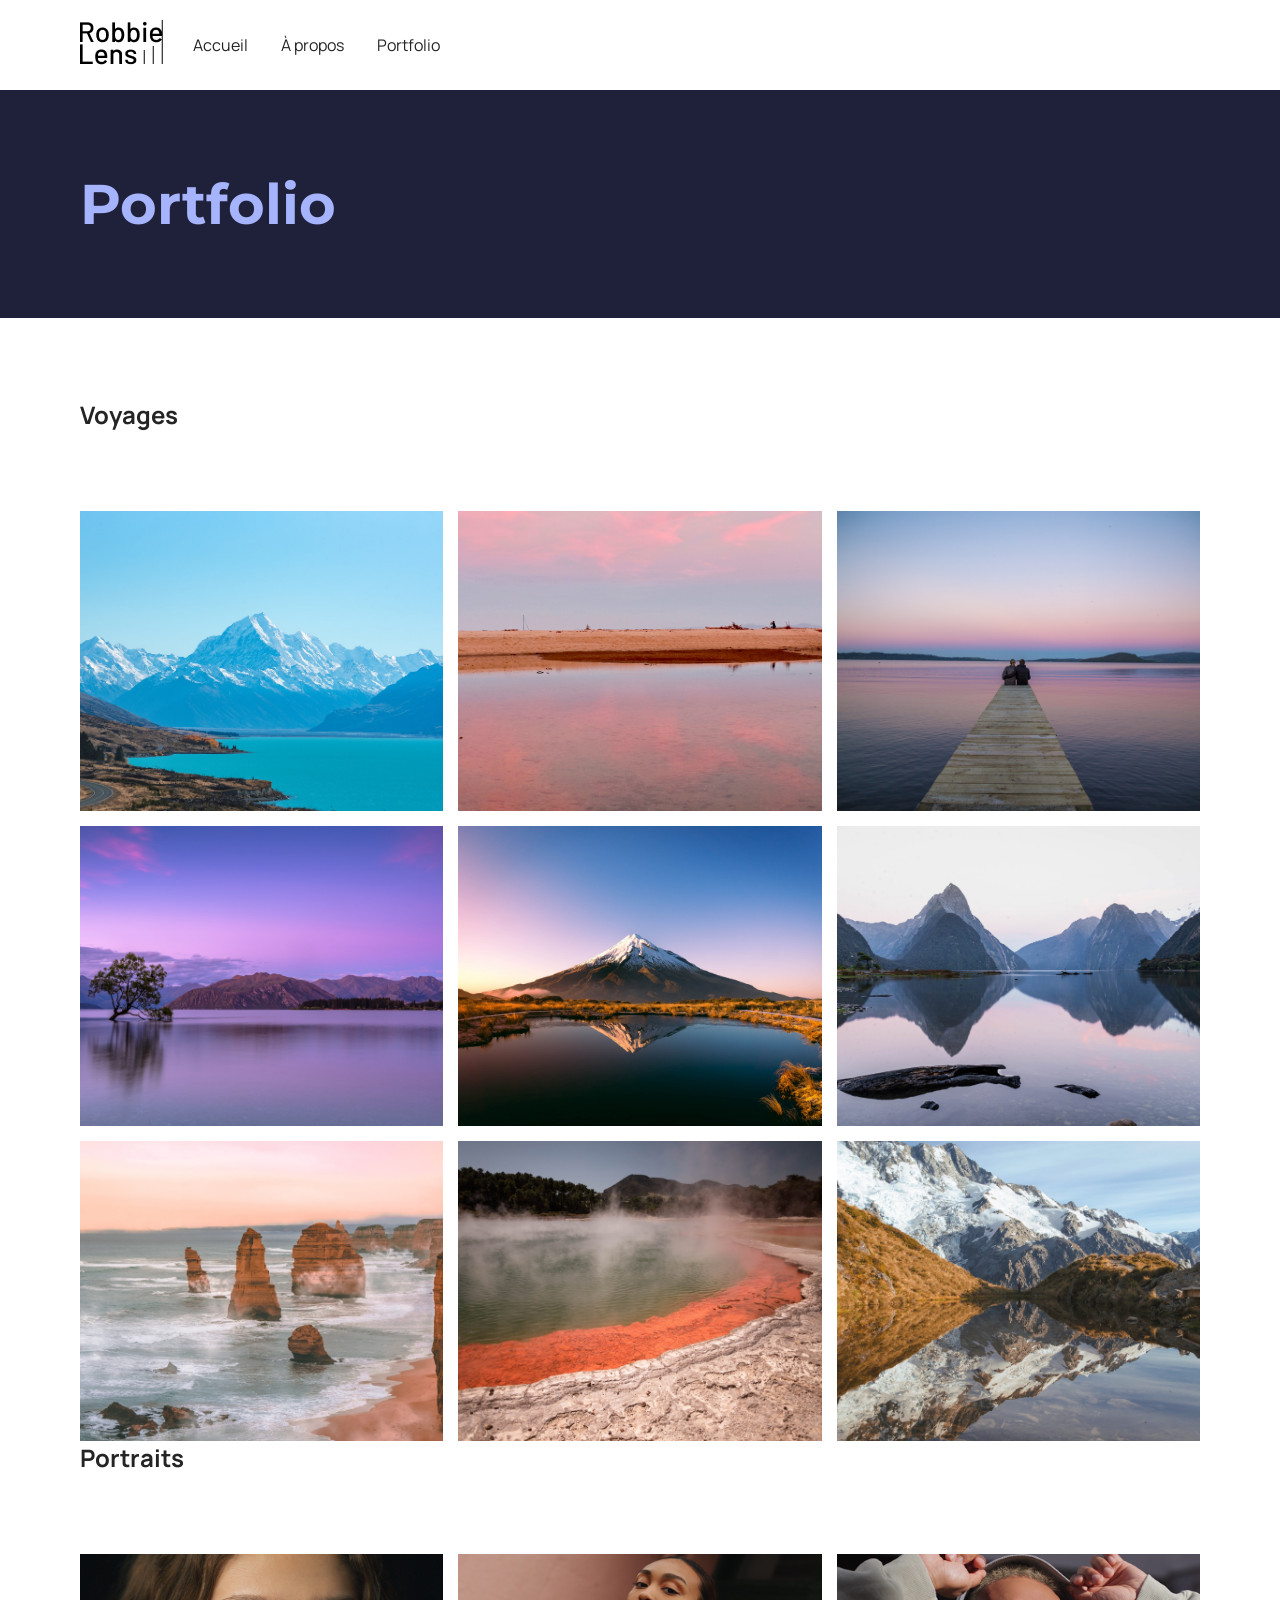
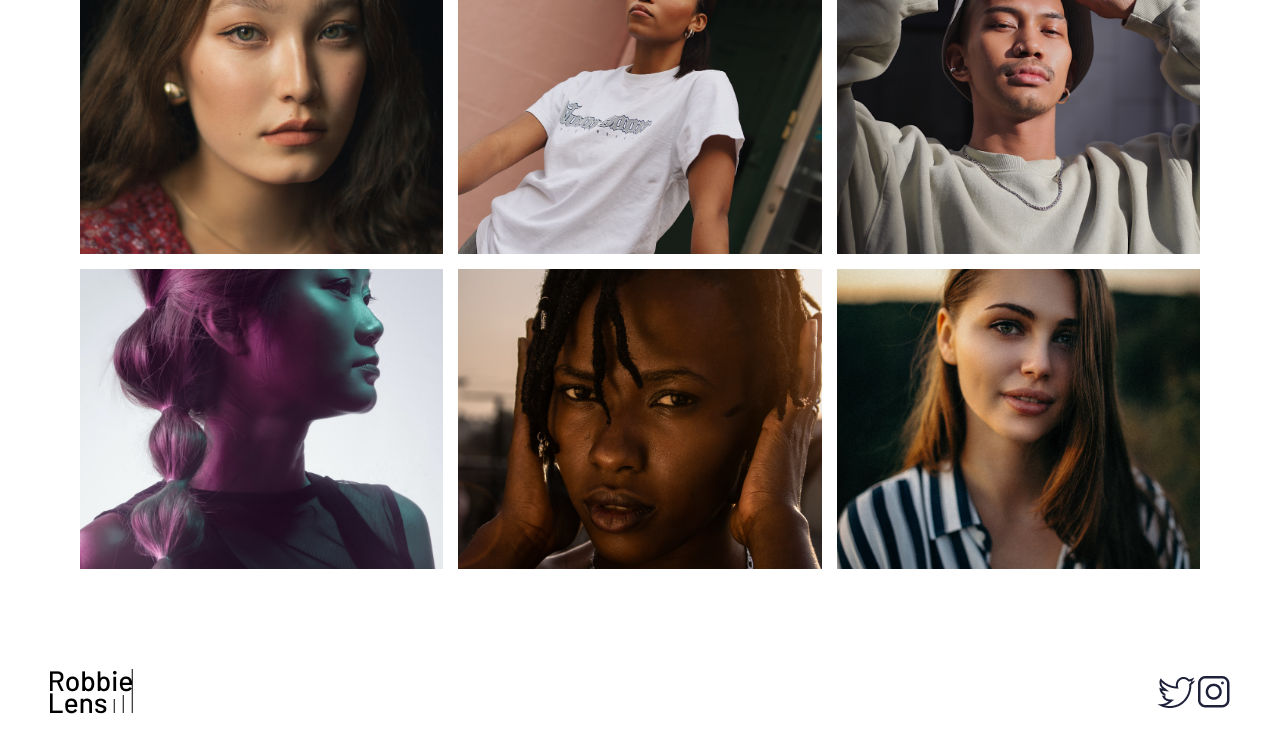
==== Cours/Openclassrooms/portfolio.html @ 41606183 "bases de CSS grids" ====
<!DOCTYPE html>
<html lang="fr">

<head>
    <meta charset="utf-8" >
    <title>Portfolio - Robbie Lens Photographie</title>
    <link href="style.css" rel="stylesheet" >
    <link rel="preconnect" href="https://fonts.googleapis.com">
    <link rel="preconnect" href="https://fonts.gstatic.com" crossorigin>
    <link href="https://fonts.googleapis.com/css2?family=Manrope&family=Montserrat&display=swap" rel="stylesheet">
</head>

<body>
    <header>
        <nav>
            <a href="index.html" class="lol">
                <img src="images/logo (1).png" alt="Logo Robbie Lens" >
            </a>
            <div>
                <a href="index.html">Accueil</a>
                <a href="demo/a-propos.html">À propos</a>
                <a href="portfolio.html">Portfolio</a>
            </div>
        </nav>
    </header>
    <main>
        <section>
            <h1>Portfolio</h1>
        </section>
        <section class="portf">
            <h2>Voyages</h2>
            <div class="prem">
            <img src="images/paysage1.jpg" alt="paysage1">
            <img src="images/paysage2.jpg" alt="paysage2">
            <img src="images/paysage3.jpg" alt="paysage3">
            <img src="images/paysage4.jpg" alt="paysage4">
            <img src="images/paysage5.jpg" alt="paysage5">
            <img src="images/paysage6.jpg" alt="paysage6">
            <img src="images/paysage7.jpg" alt="paysage7">
            <img src="images/paysage8.jpg" alt="paysage8">
            <img src="images/paysage9.jpg" alt="paysage9">
            </div>
            <h2>Portraits</h2>
            <div class="dev">
            <img src="images/portrait1.jpg" alt="portrait1">
            <img src="images/portrait2.jpg" alt="portrait2">
            <img src="images/portrait3.jpg" alt="portrait3">
            <img src="images/portrait4.jpg" alt="portrait4">
            <img src="images/portrait5.jpg" alt="portrait5">
            <img src="images/portrait6.jpg" alt="portrait6">
            </div>
        </section>
    </main>
    <footer>
        <a href="index.html" class="lol">
            <img src="images/logo (1).png" alt="Logo Robbie Lens" >
        </a>
        <div>
            <a target="_blank" href="https://twitter.com/" class="lol">
                <img src="images/twitter (1).png" alt="Logo Twitter" >
            </a>
            <a target="_blank" href="https://www.instagram.com/" class="lol">
                <img src="images/instagram.png" alt="Logo Instagram" >
            </a>
        </div>
    </footer>
</body>

</html>
---- Cours/Openclassrooms/style.css ----
*{
    margin: 0;
}
a{
    color: #242424;
    text-decoration: none;
    
    
}
em{
    font-style: normal;
    color: #a5b4fc;
}

h1{
    font-size: 3.5em;
    color: #A5B4FC;
    font-family: 'Montserrat', sans-serif;
}
h2{
    color: #F9F8FF;
}
p,li{
    font-size: 1.1em;
    font-family: 'Manrope', sans-serif;
    color: #F9F8FF;
}
body{
    background-color: #1F2039;
    font-family: 'Manrope', sans-serif;
    font-size: 1em;
}
.cta{
    background: linear-gradient(#8E86B5,#ACAEED);
    font-family: 'Manrope', sans-serif;
    color:#FFFFFF;
    border-radius: 50px;
    padding: 20px 30px;

}
.com{
    border-right: 1px solid #8e86b5;
    border-bottom: 1px solid #8e86b5;
    padding: 50px;
}
a:hover{
    text-decoration: underline;
}
a.cta:hover {
    background: linear-gradient(#696484, #8788BA);
    text-decoration: none;
}

.lol:hover{
    opacity: 0.5;
}
header,footer{
    padding: 20px 50px;
    background-color: white;
    display: flex;
    justify-content: space-between;
}
section{
    padding: 80px;
}
.pag{
    margin: auto;
    width: 50%;
}
.com h2{
    margin-top: 30px;
}
.com ul{
    margin-top: 30px;
}
nav,footer{
    display: flex;
    flex-direction: row;
    align-items: center;
    justify-content: space-between;
}
.pp{
    background-color: white;
    padding: 80px;
}
.pp h2{
    color: #000;
    text-align: center;
    margin-bottom: 80px;
}
.pp div{
    display: flex;
    justify-content: center;
    flex-direction: row;
    margin-bottom: 15px;
    gap: 15px;
}
.int{
    display: flex;
    flex-direction: row;
    align-items: center;
    margin: auto;
    width: 50;
}
nav a{
    margin-left: 30px;
}
.logo{
    display: flex;
    justify-content: space-between;
}
.portf{
    background-color: white;
}
.portf h2{
    color: #242424;
    margin-bottom: 80px;
}
.prem{
    display: grid;
    grid-template-columns: 1fr 1fr 1fr;
    grid-template-rows: 300px 300px 300px;
    gap: 15px;

}
.dev{
    display: grid;
    grid-template-columns: 1fr 1fr 1fr;
    grid-template-rows: 300px 300px;
    gap: 15px;


}
.portf img{
    width: 100%;
  height: 100%;
  object-fit: cover;
}
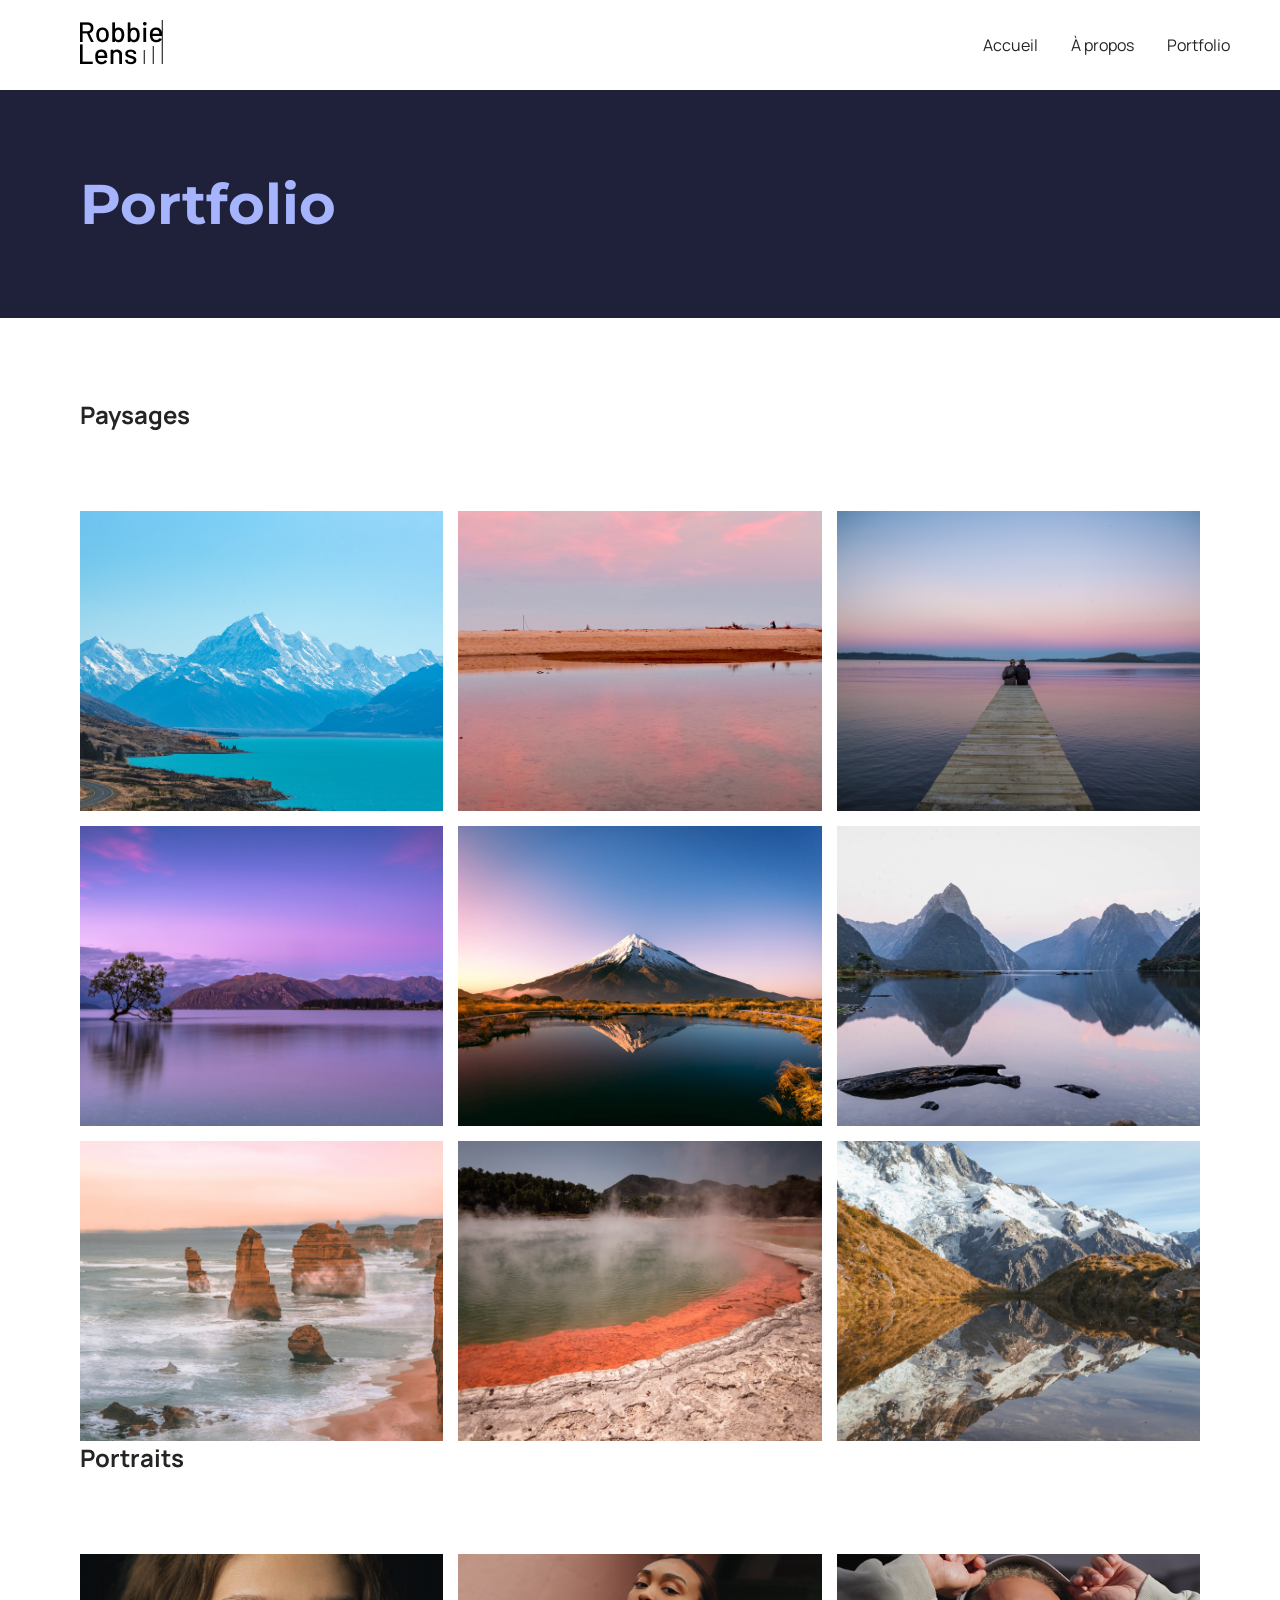
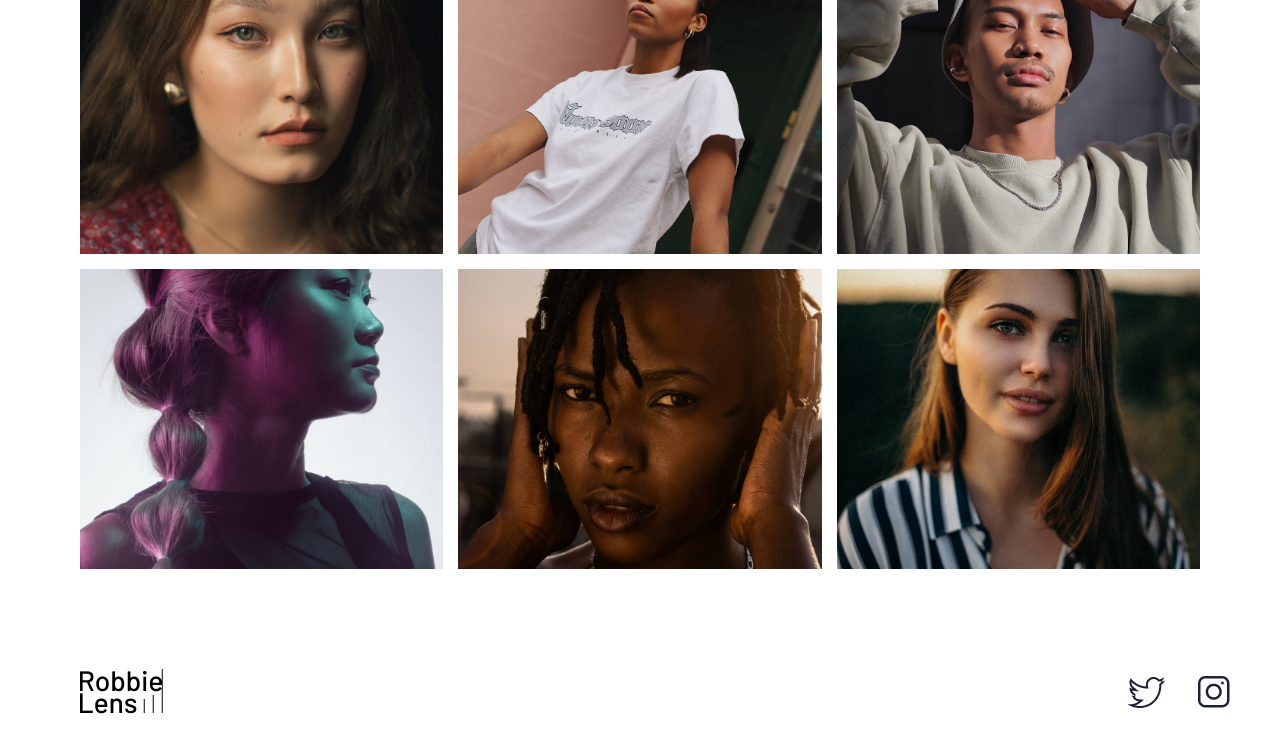
==== commit e0279fad: "Les tableaux" ====
--- a/Cours/Openclassrooms/portfolio.html
+++ b/Cours/Openclassrooms/portfolio.html
@@ -4,7 +4,8 @@
 <head>
     <meta charset="utf-8" >
     <title>Portfolio - Robbie Lens Photographie</title>
-    <link href="style.css" rel="stylesheet" >
+    <link href="style/style.css" rel="stylesheet" >
+    <link href="style/portfolio.css" rel="stylesheet" >
     <link rel="preconnect" href="https://fonts.googleapis.com">
     <link rel="preconnect" href="https://fonts.gstatic.com" crossorigin>
     <link href="https://fonts.googleapis.com/css2?family=Manrope&family=Montserrat&display=swap" rel="stylesheet">
@@ -13,12 +14,12 @@
 <body>
     <header>
         <nav>
-            <a href="index.html" class="lol">
-                <img src="images/logo (1).png" alt="Logo Robbie Lens" >
+            <a href="index.html" class="lien-icone">
+                <img src="images/logo.png" alt="Logo Robbie Lens" >
             </a>
             <div>
                 <a href="index.html">Accueil</a>
-                <a href="demo/a-propos.html">À propos</a>
+                <a href="a-propos.html">À propos</a>
                 <a href="portfolio.html">Portfolio</a>
             </div>
         </nav>
@@ -27,39 +28,85 @@
         <section>
             <h1>Portfolio</h1>
         </section>
-        <section class="portf">
-            <h2>Voyages</h2>
-            <div class="prem">
-            <img src="images/paysage1.jpg" alt="paysage1">
-            <img src="images/paysage2.jpg" alt="paysage2">
-            <img src="images/paysage3.jpg" alt="paysage3">
-            <img src="images/paysage4.jpg" alt="paysage4">
-            <img src="images/paysage5.jpg" alt="paysage5">
-            <img src="images/paysage6.jpg" alt="paysage6">
-            <img src="images/paysage7.jpg" alt="paysage7">
-            <img src="images/paysage8.jpg" alt="paysage8">
-            <img src="images/paysage9.jpg" alt="paysage9">
+        <section class="portfolio-section-photos">
+            <h2>Paysages</h2>
+            <div class="grid-paysages">
+                <a href="images/portfolio/paysage1.jpg" class="lien-conteneur-photo">
+                    <img src="images/portfolio/paysage1.jpg" alt="Mont Aoraki - Nouvelle-Zélande" >
+                    <div class="photo-hover">Voir la photo</div>
+                </a>
+                <a href="images/portfolio/paysage2.jpg" class="lien-conteneur-photo">
+                    <img src="images/portfolio/paysage2.jpg" alt="Parc National d'Abel Tasman - Nouvelle-Zélande" >
+                    <div class="photo-hover">Voir la photo</div>
+                </a>
+                <a href="images/portfolio/paysage3.jpg" class="lien-conteneur-photo">
+                    <img src="images/portfolio/paysage3.jpg" alt="Lac Rotorua - Nouvelle-Zélande" >
+                    <div class="photo-hover">Voir la photo</div>
+                </a>
+                <a href="images/portfolio/paysage4.jpg" class="lien-conteneur-photo">
+                    <img src="images/portfolio/paysage4.jpg" alt="Lac Wanaka - Nouvelle-Zélande" >
+                    <div class="photo-hover">Voir la photo</div>
+                </a>
+                <a href="images/portfolio/paysage5.jpg" class="lien-conteneur-photo">
+                    <img src="images/portfolio/paysage5.jpg" alt="Mont Taranaki - Nouvelle-Zélande" >
+                    <div class="photo-hover">Voir la photo</div>
+                </a>
+                <a href="images/portfolio/paysage6.jpg" class="lien-conteneur-photo">
+                    <img src="images/portfolio/paysage6.jpg" alt="Milford Sound - Nouvelle-Zélande" >
+                    <div class="photo-hover">Voir la photo</div>
+                </a>
+                <a href="images/portfolio/paysage7.jpg" class="lien-conteneur-photo">
+                    <img src="images/portfolio/paysage7.jpg" alt="Twelve Apostle - Australie" >
+                    <div class="photo-hover">Voir la photo</div>
+                </a>
+                <a href="images/portfolio/paysage8.jpg" class="lien-conteneur-photo">
+                    <img src="images/portfolio/paysage8.jpg" alt="Wai-O-Tapu - Nouvelle-Zélande" >
+                    <div class="photo-hover">Voir la photo</div>
+                </a>
+                <a href="images/portfolio/paysage9.jpg" class="lien-conteneur-photo">
+                    <img src="images/portfolio/paysage9.jpg" alt="Mont Cook - Nouvelle Zélande" >
+                    <div class="photo-hover">Voir la photo</div>
+                </a>
             </div>
             <h2>Portraits</h2>
-            <div class="dev">
-            <img src="images/portrait1.jpg" alt="portrait1">
-            <img src="images/portrait2.jpg" alt="portrait2">
-            <img src="images/portrait3.jpg" alt="portrait3">
-            <img src="images/portrait4.jpg" alt="portrait4">
-            <img src="images/portrait5.jpg" alt="portrait5">
-            <img src="images/portrait6.jpg" alt="portrait6">
+            <div class="grid-portraits">
+                <a href="images/portfolio/portrait1.jpg" class="lien-conteneur-photo">
+                    <img src="images/portfolio/portrait1.jpg" alt="Portrait jeune femme 1" >
+                    <div class="photo-hover">Voir la photo</div>
+                </a>
+                <a href="images/portfolio/portrait2.jpg" class="lien-conteneur-photo">
+                    <img src="images/portfolio/portrait2.jpg" alt="Portrait jeune femme 2" >
+                    <div class="photo-hover">Voir la photo</div>
+                </a>
+                <a href="images/portfolio/portrait3.jpg" class="lien-conteneur-photo">
+                    <img src="images/portfolio/portrait3.jpg" alt="Portrait jeune homme 3" >
+                    <div class="photo-hover">Voir la photo</div>
+                </a>
+                <a href="images/portfolio/portrait4.jpg" class="lien-conteneur-photo">
+                    <img src="images/portfolio/portrait4.jpg" alt="Portrait jeune femme 4" >
+                    <div class="photo-hover">Voir la photo</div>
+                </a>
+                <a href="images/portfolio/portrait5.jpg" class="lien-conteneur-photo">
+                    <img src="images/portfolio/portrait5.jpg" alt="Portrait jeune femme 5" >
+                    <div class="photo-hover">Voir la photo</div>
+                </a>
+                <a href="images/portfolio/portrait6.jpg" class="lien-conteneur-photo">
+                    <img src="images/portfolio/portrait6.jpg" alt="Portrait jeune femme 6" >
+                    <div class="photo-hover">Voir la photo</div>
+                </a>
+
             </div>
         </section>
     </main>
     <footer>
-        <a href="index.html" class="lol">
-            <img src="images/logo (1).png" alt="Logo Robbie Lens" >
+        <a href="index.html" class="lien-icone">
+            <img src="images/logo.png" alt="Logo Robbie Lens" >
         </a>
         <div>
-            <a target="_blank" href="https://twitter.com/" class="lol">
-                <img src="images/twitter (1).png" alt="Logo Twitter" >
+            <a target="_blank" href="https://twitter.com/" class="lien-icone">
+                <img src="images/twitter.png" alt="Logo Twitter" >
             </a>
-            <a target="_blank" href="https://www.instagram.com/" class="lol">
+            <a target="_blank" href="https://www.instagram.com/" class="lien-icone">
                 <img src="images/instagram.png" alt="Logo Instagram" >
             </a>
         </div>
--- a/Cours/Openclassrooms/style/style.css
+++ b/Cours/Openclassrooms/style/style.css
@@ -0,0 +1,82 @@
+* {
+  margin: 0;
+}
+
+body {
+  font-family: 'Manrope', sans-serif;
+  font-size: 1em;
+  background-color: #1f2039;
+}
+
+a {
+  color: #242424;
+  text-decoration: none;
+}
+
+em {
+  color: #a5b4fc;
+  font-style: normal;
+}
+
+h1 {
+  font-size: 3.5em;
+  color: #a5b4fc;
+  font-family: 'Montserrat', sans-serif;
+}
+
+h2 {
+  color: #f9f8ff;
+}
+
+p,
+li {
+  font-size: 1.1em;
+  color: #f9f8ff;
+}
+
+header,
+footer {
+  background-color: white;
+  padding: 20px 50px;
+}
+
+.cta {
+  display: inline-block;
+  background: linear-gradient(#8e86b5, #acaeed);
+  color: white;
+  border-radius: 50px;
+  padding: 20px 30px;
+}
+
+a:hover {
+  text-decoration: underline;
+}
+
+.cta:hover {
+  background: linear-gradient(#696484, #8788ba);
+  text-decoration: none;
+}
+
+.lien-icone {
+  margin-left: 30px;
+}
+
+.lien-icone:hover {
+  opacity: 0.5;
+}
+
+section {
+  padding: 80px;
+}
+
+footer,
+nav {
+  display: flex;
+  flex-direction: row;
+  align-items: center;
+  justify-content: space-between;
+}
+
+nav a {
+  margin-left: 30px;
+}
--- a/Cours/Openclassrooms/style/portfolio.css
+++ b/Cours/Openclassrooms/style/portfolio.css
@@ -0,0 +1,52 @@
+.portfolio-section-photos {
+  background-color: white;
+}
+
+.portfolio-section-photos h2 {
+  color: #242424;
+  margin-bottom: 80px;
+}
+
+.grid-paysages {
+  display: grid;
+  grid-template-columns: 1fr 1fr 1fr;
+  grid-template-rows: 300px 300px 300px;
+  gap: 15px;
+}
+
+.grid-portraits {
+  display: grid;
+  grid-template-columns: 1fr 1fr 1fr;
+  grid-template-rows: 300px 300px;
+  gap: 15px;
+}
+
+.grid-paysages img,
+.grid-portraits img {
+  width: 100%;
+  height: 100%;
+  object-fit: cover;
+}
+
+.lien-conteneur-photo {
+  position: relative;
+}
+
+.photo-hover {
+  position: absolute;
+  top: 0;
+  left: 0;
+  right: 0;
+  bottom: 0;
+  display: flex;
+  align-items: center;
+  justify-content: center;
+  font-size: 1.5em;
+  color: white;
+  background-color: rgba(0, 0, 0, 0.7);
+  display: none;
+}
+
+.lien-conteneur-photo:hover .photo-hover {
+  display: flex;
+}
